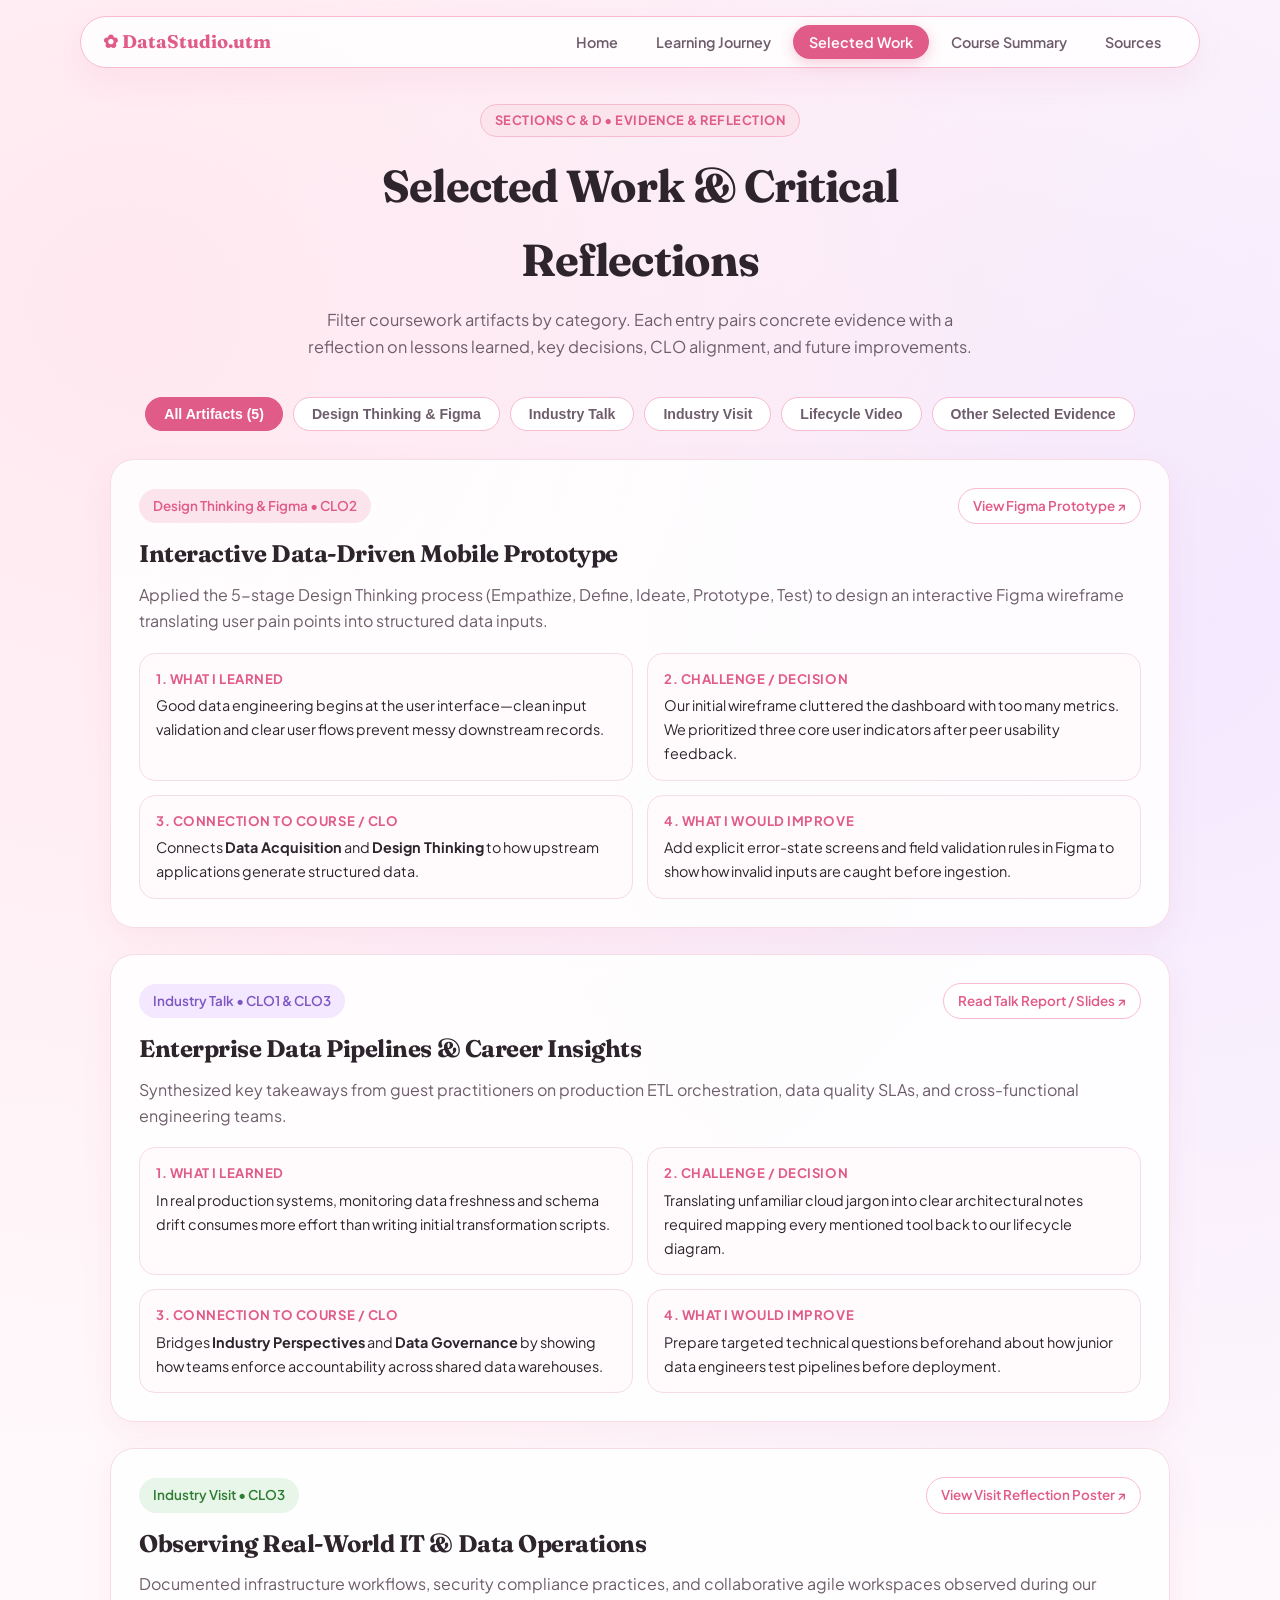
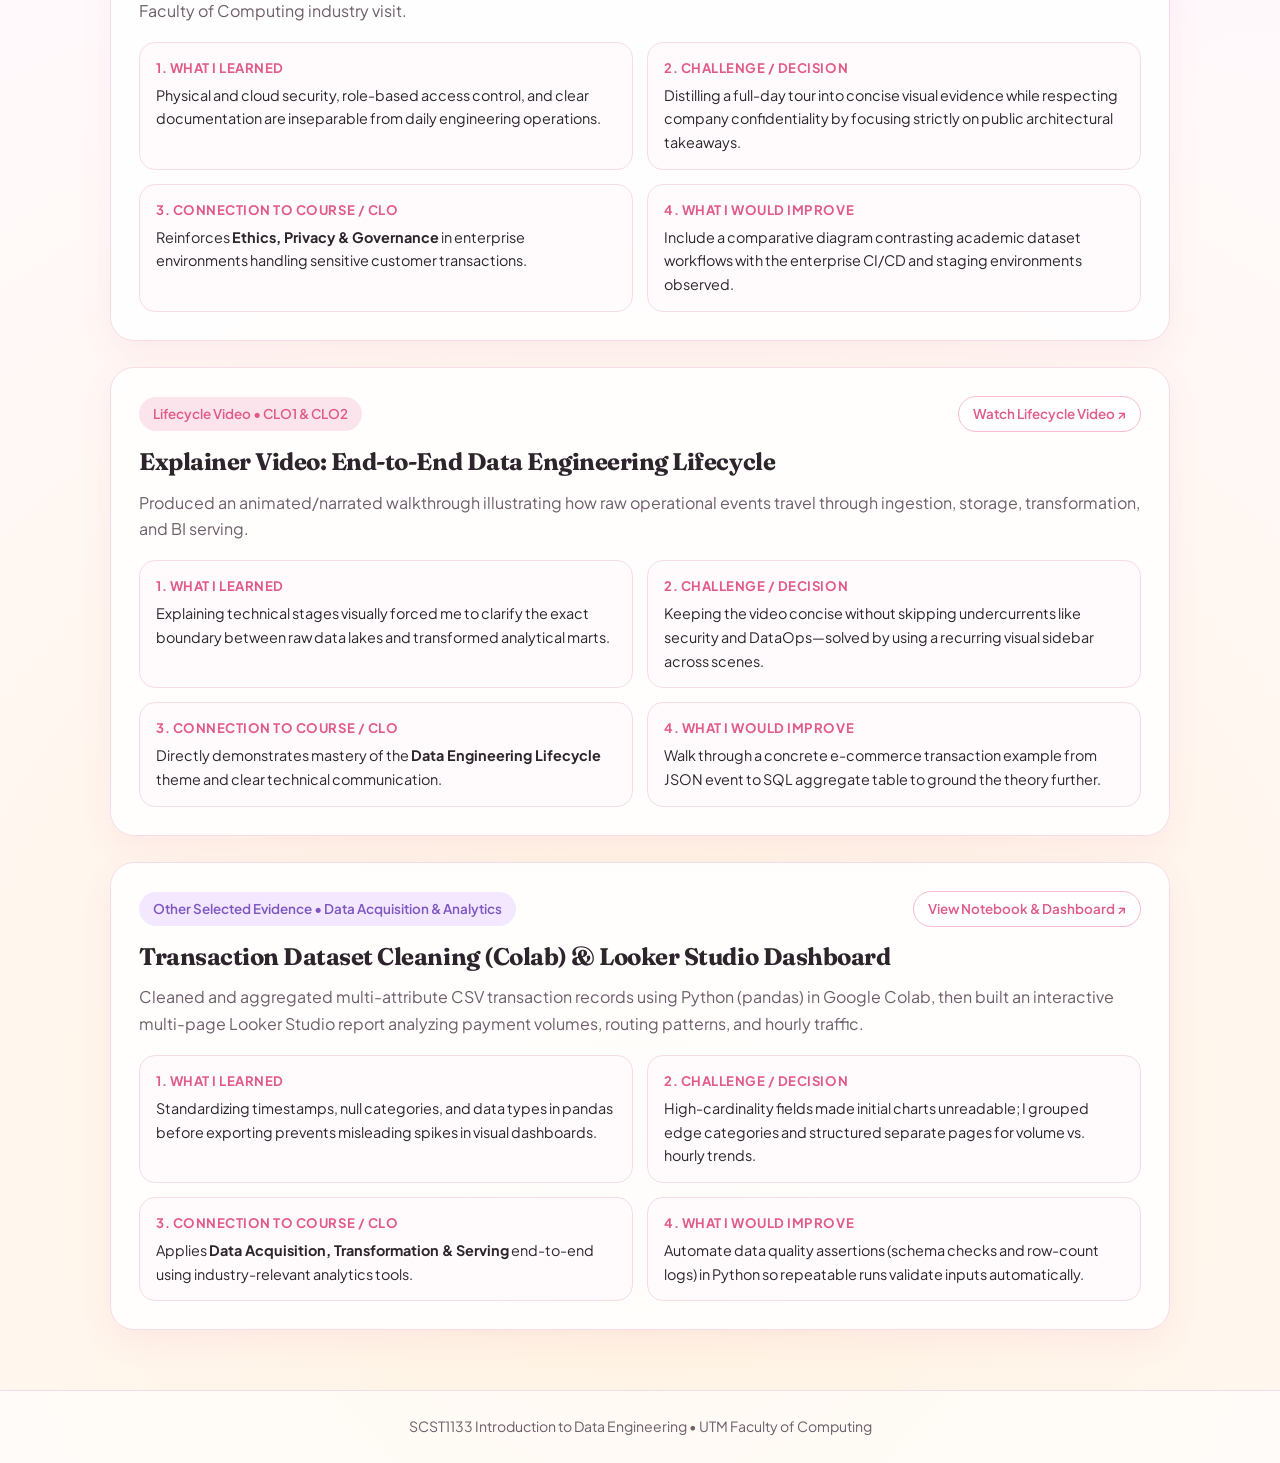
==== artifacts.html @ 1650d6d5 "Create artifacts.html" ====
<!DOCTYPE html>
<html lang="en">
<head>
  <meta charset="UTF-8" />
  <meta name="viewport" content="width=device-width, initial-scale=1.0" />
  <title>Selected Work &amp; Reflections | SCST1133 e-Portfolio</title>
  <link rel="stylesheet" href="style.css" />
</head>
<body>

  <nav class="navbar">
    <a href="index.html" class="brand">✿ DataStudio.utm</a>
    <ul class="nav-links">
      <li><a href="index.html">Home</a></li>
      <li><a href="journey.html">Learning Journey</a></li>
      <li><a href="artifacts.html" class="active">Selected Work</a></li>
      <li><a href="summary.html">Course Summary</a></li>
      <li><a href="sources.html">Sources</a></li>
    </ul>
  </nav>

  <main class="container">
    <header class="page-header">
      <span class="badge-pill">Sections C &amp; D • Evidence &amp; Reflection</span>
      <h1>Selected Work &amp; Critical Reflections</h1>
      <p>Filter coursework artifacts by category. Each entry pairs concrete evidence with a reflection on lessons learned, key decisions, CLO alignment, and future improvements.</p>
    </header>

    <!-- Category Filter Buttons -->
    <div class="filter-bar">
      <button class="filter-btn active" data-filter="all">All Artifacts (5)</button>
      <button class="filter-btn" data-filter="figma">Design Thinking &amp; Figma</button>
      <button class="filter-btn" data-filter="talk">Industry Talk</button>
      <button class="filter-btn" data-filter="visit">Industry Visit</button>
      <button class="filter-btn" data-filter="video">Lifecycle Video</button>
      <button class="filter-btn" data-filter="other">Other Selected Evidence</button>
    </div>

    <div style="display: flex; flex-direction: column; gap: 26px;">

      <!-- 1. Design Thinking and Figma -->
      <article class="card artifact-item" data-category="figma">
        <div style="display: flex; justify-content: space-between; align-items: center; flex-wrap: wrap; gap: 10px;">
          <span class="tag rose">Design Thinking &amp; Figma • CLO2</span>
          <a href="#" class="btn-outline" style="padding: 6px 14px; font-size: 0.84rem;">View Figma Prototype ↗</a>
        </div>
        <h2 style="margin: 10px 0 8px;">Interactive Data-Driven Mobile Prototype</h2>
        <p style="color: var(--text-muted);">Applied the 5-stage Design Thinking process (Empathize, Define, Ideate, Prototype, Test) to design an interactive Figma wireframe translating user pain points into structured data inputs.</p>
        <div class="reflection-grid">
          <div class="ref-box">
            <h4>1. What I Learned</h4>
            <p>Good data engineering begins at the user interface—clean input validation and clear user flows prevent messy downstream records.</p>
          </div>
          <div class="ref-box">
            <h4>2. Challenge / Decision</h4>
            <p>Our initial wireframe cluttered the dashboard with too many metrics. We prioritized three core user indicators after peer usability feedback.</p>
          </div>
          <div class="ref-box">
            <h4>3. Connection to Course / CLO</h4>
            <p>Connects <strong>Data Acquisition</strong> and <strong>Design Thinking</strong> to how upstream applications generate structured data.</p>
          </div>
          <div class="ref-box">
            <h4>4. What I Would Improve</h4>
            <p>Add explicit error-state screens and field validation rules in Figma to show how invalid inputs are caught before ingestion.</p>
          </div>
        </div>
      </article>

      <!-- 2. Industry Talk -->
      <article class="card artifact-item" data-category="talk">
        <div style="display: flex; justify-content: space-between; align-items: center; flex-wrap: wrap; gap: 10px;">
          <span class="tag">Industry Talk • CLO1 &amp; CLO3</span>
          <a href="#" class="btn-outline" style="padding: 6px 14px; font-size: 0.84rem;">Read Talk Report / Slides ↗</a>
        </div>
        <h2 style="margin: 10px 0 8px;">Enterprise Data Pipelines &amp; Career Insights</h2>
        <p style="color: var(--text-muted);">Synthesized key takeaways from guest practitioners on production ETL orchestration, data quality SLAs, and cross-functional engineering teams.</p>
        <div class="reflection-grid">
          <div class="ref-box">
            <h4>1. What I Learned</h4>
            <p>In real production systems, monitoring data freshness and schema drift consumes more effort than writing initial transformation scripts.</p>
          </div>
          <div class="ref-box">
            <h4>2. Challenge / Decision</h4>
            <p>Translating unfamiliar cloud jargon into clear architectural notes required mapping every mentioned tool back to our lifecycle diagram.</p>
          </div>
          <div class="ref-box">
            <h4>3. Connection to Course / CLO</h4>
            <p>Bridges <strong>Industry Perspectives</strong> and <strong>Data Governance</strong> by showing how teams enforce accountability across shared data warehouses.</p>
          </div>
          <div class="ref-box">
            <h4>4. What I Would Improve</h4>
            <p>Prepare targeted technical questions beforehand about how junior data engineers test pipelines before deployment.</p>
          </div>
        </div>
      </article>

      <!-- 3. Industry Visit -->
      <article class="card artifact-item" data-category="visit">
        <div style="display: flex; justify-content: space-between; align-items: center; flex-wrap: wrap; gap: 10px;">
          <span class="tag sage">Industry Visit • CLO3</span>
          <a href="#" class="btn-outline" style="padding: 6px 14px; font-size: 0.84rem;">View Visit Reflection Poster ↗</a>
        </div>
        <h2 style="margin: 10px 0 8px;">Observing Real-World IT &amp; Data Operations</h2>
        <p style="color: var(--text-muted);">Documented infrastructure workflows, security compliance practices, and collaborative agile workspaces observed during our Faculty of Computing industry visit.</p>
        <div class="reflection-grid">
          <div class="ref-box">
            <h4>1. What I Learned</h4>
            <p>Physical and cloud security, role-based access control, and clear documentation are inseparable from daily engineering operations.</p>
          </div>
          <div class="ref-box">
            <h4>2. Challenge / Decision</h4>
            <p>Distilling a full-day tour into concise visual evidence while respecting company confidentiality by focusing strictly on public architectural takeaways.</p>
          </div>
          <div class="ref-box">
            <h4>3. Connection to Course / CLO</h4>
            <p>Reinforces <strong>Ethics, Privacy &amp; Governance</strong> in enterprise environments handling sensitive customer transactions.</p>
          </div>
          <div class="ref-box">
            <h4>4. What I Would Improve</h4>
            <p>Include a comparative diagram contrasting academic dataset workflows with the enterprise CI/CD and staging environments observed.</p>
          </div>
        </div>
      </article>

      <!-- 4. Data Engineering Lifecycle Video -->
      <article class="card artifact-item" data-category="video">
        <div style="display: flex; justify-content: space-between; align-items: center; flex-wrap: wrap; gap: 10px;">
          <span class="tag rose">Lifecycle Video • CLO1 &amp; CLO2</span>
          <a href="#" class="btn-outline" style="padding: 6px 14px; font-size: 0.84rem;">Watch Lifecycle Video ↗</a>
        </div>
        <h2 style="margin: 10px 0 8px;">Explainer Video: End-to-End Data Engineering Lifecycle</h2>
        <p style="color: var(--text-muted);">Produced an animated/narrated walkthrough illustrating how raw operational events travel through ingestion, storage, transformation, and BI serving.</p>
        <div class="reflection-grid">
          <div class="ref-box">
            <h4>1. What I Learned</h4>
            <p>Explaining technical stages visually forced me to clarify the exact boundary between raw data lakes and transformed analytical marts.</p>
          </div>
          <div class="ref-box">
            <h4>2. Challenge / Decision</h4>
            <p>Keeping the video concise without skipping undercurrents like security and DataOps—solved by using a recurring visual sidebar across scenes.</p>
          </div>
          <div class="ref-box">
            <h4>3. Connection to Course / CLO</h4>
            <p>Directly demonstrates mastery of the <strong>Data Engineering Lifecycle</strong> theme and clear technical communication.</p>
          </div>
          <div class="ref-box">
            <h4>4. What I Would Improve</h4>
            <p>Walk through a concrete e-commerce transaction example from JSON event to SQL aggregate table to ground the theory further.</p>
          </div>
        </div>
      </article>

      <!-- 5. Other Selected Evidence -->
      <article class="card artifact-item" data-category="other">
        <div style="display: flex; justify-content: space-between; align-items: center; flex-wrap: wrap; gap: 10px;">
          <span class="tag">Other Selected Evidence • Data Acquisition &amp; Analytics</span>
          <a href="#" class="btn-outline" style="padding: 6px 14px; font-size: 0.84rem;">View Notebook &amp; Dashboard ↗</a>
        </div>
        <h2 style="margin: 10px 0 8px;">Transaction Dataset Cleaning (Colab) &amp; Looker Studio Dashboard</h2>
        <p style="color: var(--text-muted);">Cleaned and aggregated multi-attribute CSV transaction records using Python (pandas) in Google Colab, then built an interactive multi-page Looker Studio report analyzing payment volumes, routing patterns, and hourly traffic.</p>
        <div class="reflection-grid">
          <div class="ref-box">
            <h4>1. What I Learned</h4>
            <p>Standardizing timestamps, null categories, and data types in pandas before exporting prevents misleading spikes in visual dashboards.</p>
          </div>
          <div class="ref-box">
            <h4>2. Challenge / Decision</h4>
            <p>High-cardinality fields made initial charts unreadable; I grouped edge categories and structured separate pages for volume vs. hourly trends.</p>
          </div>
          <div class="ref-box">
            <h4>3. Connection to Course / CLO</h4>
            <p>Applies <strong>Data Acquisition, Transformation &amp; Serving</strong> end-to-end using industry-relevant analytics tools.</p>
          </div>
          <div class="ref-box">
            <h4>4. What I Would Improve</h4>
            <p>Automate data quality assertions (schema checks and row-count logs) in Python so repeatable runs validate inputs automatically.</p>
          </div>
        </div>
      </article>

    </div>
  </main>

  <footer>
    SCST1133 Introduction to Data Engineering • UTM Faculty of Computing
  </footer>

  <script src="script.js"></script>
</body>
</html>
---- style.css ----
@import url('https://fonts.googleapis.com/css2?family=Fraunces:ital,opsz,wght@0,9..144,600;0,9..144,700;1,9..144,500&family=Plus+Jakarta+Sans:wght@400;500;600;700&display=swap');

:root {
  --bg-cream: #FFF9FB;
  --bg-blush: #FFF0F5;
  --card-white: rgba(255, 255, 255, 0.88);
  --rose-primary: #E15B88;
  --rose-soft: #FCE4EC;
  --rose-border: #F8BBD0;
  --lavender-soft: #F3E8FF;
  --lavender-text: #7E57C2;
  --sage-soft: #E8F5E9;
  --sage-text: #2E7D32;
  --peach-soft: #FFF3E0;
  --text-dark: #2D242C;
  --text-muted: #6E5D6B;
  --shadow-soft: 0 12px 32px rgba(225, 91, 136, 0.08);
  --radius-lg: 24px;
  --radius-md: 16px;
}

* {
  box-sizing: border-box;
  margin: 0;
  padding: 0;
}

body {
  font-family: 'Plus Jakarta Sans', sans-serif;
  background: radial-gradient(circle at 10% 10%, #FFE8F0 0%, transparent 40%),
              radial-gradient(circle at 90% 20%, #F3E8FF 0%, transparent 40%),
              radial-gradient(circle at 50% 90%, #FFF3E0 0%, transparent 45%),
              var(--bg-cream);
  color: var(--text-dark);
  line-height: 1.65;
  min-height: 100vh;
  display: flex;
  flex-direction: column;
}

h1, h2, h3, .serif {
  font-family: 'Fraunces', serif;
  letter-spacing: -0.02em;
}

/* --- Top Navigation Bar --- */
.navbar {
  position: sticky;
  top: 16px;
  z-index: 100;
  max-width: 1120px;
  width: calc(100% - 32px);
  margin: 16px auto 0;
  background: rgba(255, 255, 255, 0.85);
  backdrop-filter: blur(14px);
  border: 1.5px solid var(--rose-border);
  border-radius: 999px;
  padding: 10px 22px;
  display: flex;
  align-items: center;
  justify-content: space-between;
  box-shadow: var(--shadow-soft);
}

.brand {
  font-family: 'Fraunces', serif;
  font-weight: 700;
  font-size: 1.15rem;
  color: var(--rose-primary);
  text-decoration: none;
  display: flex;
  align-items: center;
  gap: 8px;
}

.nav-links {
  display: flex;
  gap: 6px;
  list-style: none;
  flex-wrap: wrap;
}

.nav-links a {
  text-decoration: none;
  color: var(--text-muted);
  font-weight: 600;
  font-size: 0.9rem;
  padding: 8px 16px;
  border-radius: 999px;
  transition: all 0.25s ease;
}

.nav-links a:hover {
  background: var(--rose-soft);
  color: var(--rose-primary);
}

.nav-links a.active {
  background: var(--rose-primary);
  color: #FFFFFF;
  box-shadow: 0 4px 14px rgba(225, 91, 136, 0.3);
}

/* --- Main Container --- */
.container {
  max-width: 1100px;
  width: 100%;
  margin: 36px auto 60px;
  padding: 0 20px;
  flex: 1;
}

.page-header {
  text-align: center;
  max-width: 680px;
  margin: 0 auto 36px;
}

.badge-pill {
  display: inline-block;
  background: var(--rose-soft);
  color: var(--rose-primary);
  border: 1px solid var(--rose-border);
  padding: 5px 14px;
  border-radius: 999px;
  font-size: 0.8rem;
  font-weight: 700;
  letter-spacing: 0.04em;
  text-transform: uppercase;
  margin-bottom: 12px;
}

.page-header h1 {
  font-size: clamp(2rem, 4vw, 2.8rem);
  color: var(--text-dark);
  margin-bottom: 10px;
}

.page-header p {
  color: var(--text-muted);
  font-size: 1.02rem;
}

/* --- Cards & Bento Grid --- */
.bento-grid {
  display: grid;
  grid-template-columns: repeat(12, 1fr);
  gap: 22px;
}

.card {
  background: var(--card-white);
  border: 1.5px solid #F7DCE6;
  border-radius: var(--radius-lg);
  padding: 28px;
  box-shadow: var(--shadow-soft);
  transition: transform 0.25s ease, box-shadow 0.25s ease;
}

.card:hover {
  transform: translateY(-3px);
  box-shadow: 0 16px 36px rgba(225, 91, 136, 0.13);
}

.span-8 { grid-column: span 8; }
.span-6 { grid-column: span 6; }
.span-4 { grid-column: span 4; }
.span-12 { grid-column: span 12; }

/* --- Official UTM Logo Box (Preserves Proportions & Colors) --- */
.utm-logo-box {
  background: #FFFFFF;
  border: 1.5px solid #EFE4EA;
  border-radius: var(--radius-md);
  padding: 16px;
  display: flex;
  flex-direction: column;
  align-items: center;
  justify-content: center;
  text-align: center;
}

.utm-logo-box img {
  max-width: 220px;
  width: 100%;
  height: auto; /* Locks aspect ratio */
  object-fit: contain;
  filter: none; /* Preserves official colors */
}

/* --- Buttons & Tags --- */
.btn-primary {
  display: inline-flex;
  align-items: center;
  gap: 8px;
  background: var(--rose-primary);
  color: #fff;
  text-decoration: none;
  padding: 11px 22px;
  border-radius: 999px;
  font-weight: 600;
  font-size: 0.92rem;
  border: none;
  cursor: pointer;
  transition: 0.2s ease;
}

.btn-primary:hover {
  background: #C94672;
  transform: translateY(-1px);
}

.btn-outline {
  display: inline-flex;
  align-items: center;
  gap: 8px;
  background: #FFFFFF;
  color: var(--rose-primary);
  border: 1.5px solid var(--rose-border);
  text-decoration: none;
  padding: 10px 20px;
  border-radius: 999px;
  font-weight: 600;
  font-size: 0.92rem;
  cursor: pointer;
  transition: 0.2s ease;
}

.btn-outline:hover {
  background: var(--rose-soft);
}

.skill-tags {
  display: flex;
  flex-wrap: wrap;
  gap: 8px;
  margin-top: 14px;
}

.tag {
  background: var(--lavender-soft);
  color: var(--lavender-text);
  padding: 6px 14px;
  border-radius: 999px;
  font-size: 0.84rem;
  font-weight: 600;
}

.tag.rose { background: var(--rose-soft); color: var(--rose-primary); }
.tag.sage { background: var(--sage-soft); color: var(--sage-text); }

/* --- Filter Tabs (Artifacts Page) --- */
.filter-bar {
  display: flex;
  flex-wrap: wrap;
  justify-content: center;
  gap: 10px;
  margin-bottom: 28px;
}

.filter-btn {
  background: #FFFFFF;
  border: 1.5px solid var(--rose-border);
  color: var(--text-muted);
  padding: 8px 18px;
  border-radius: 999px;
  font-weight: 600;
  font-size: 0.88rem;
  cursor: pointer;
  transition: 0.2s ease;
}

.filter-btn.active, .filter-btn:hover {
  background: var(--rose-primary);
  color: #FFFFFF;
  border-color: var(--rose-primary);
}

/* --- 4-Part Reflection Grid --- */
.reflection-grid {
  display: grid;
  grid-template-columns: repeat(2, 1fr);
  gap: 14px;
  margin-top: 18px;
}

.ref-box {
  background: #FFFBFD;
  border: 1px solid #F6DCE7;
  border-radius: var(--radius-md);
  padding: 14px 16px;
}

.ref-box h4 {
  font-size: 0.82rem;
  text-transform: uppercase;
  letter-spacing: 0.04em;
  color: var(--rose-primary);
  margin-bottom: 5px;
}

.ref-box p {
  font-size: 0.9rem;
  color: var(--text-dark);
}

/* --- Footer --- */
footer {
  text-align: center;
  padding: 24px;
  color: var(--text-muted);
  font-size: 0.88rem;
  border-top: 1px solid #F5DCE6;
  background: rgba(255, 255, 255, 0.6);
}

@media (max-width: 820px) {
  .span-8, .span-6, .span-4 { grid-column: span 12; }
  .reflection-grid { grid-template-columns: 1fr; }
  .navbar { border-radius: 24px; flex-direction: column; gap: 10px; }
}
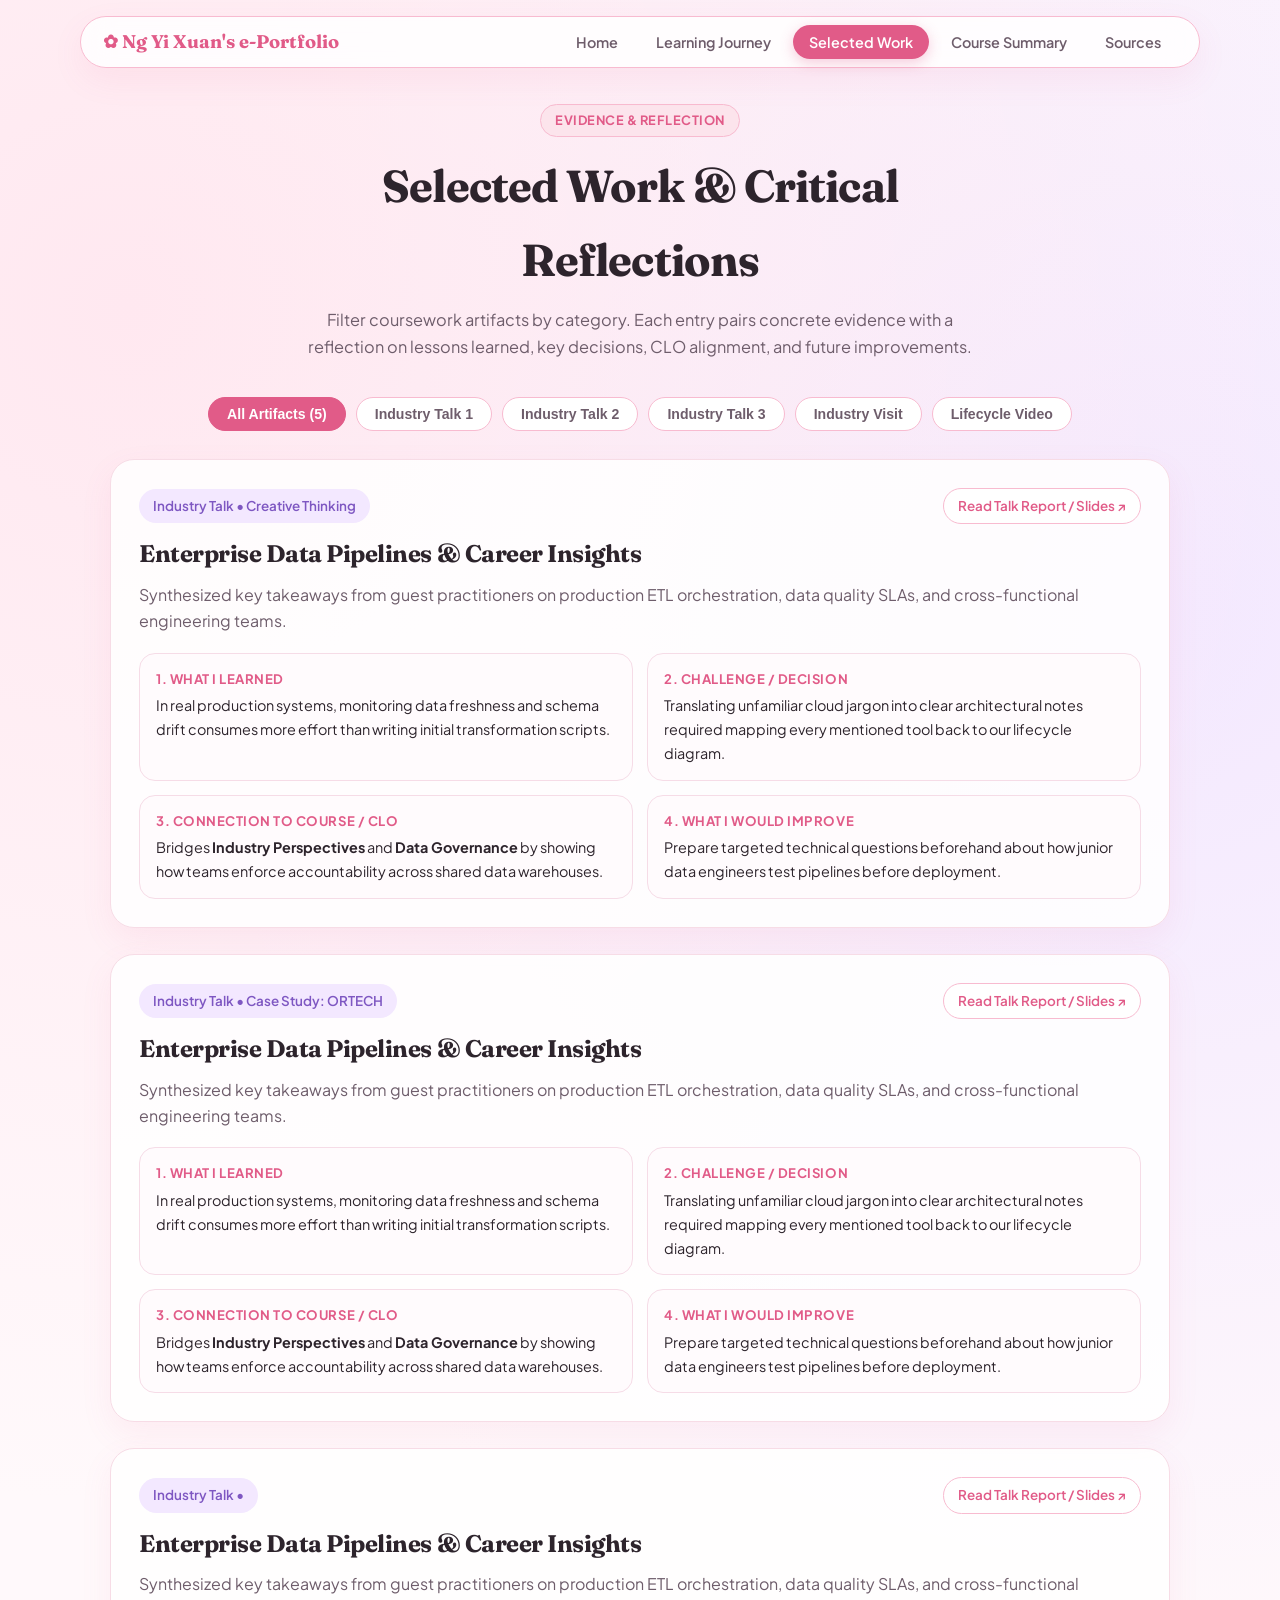
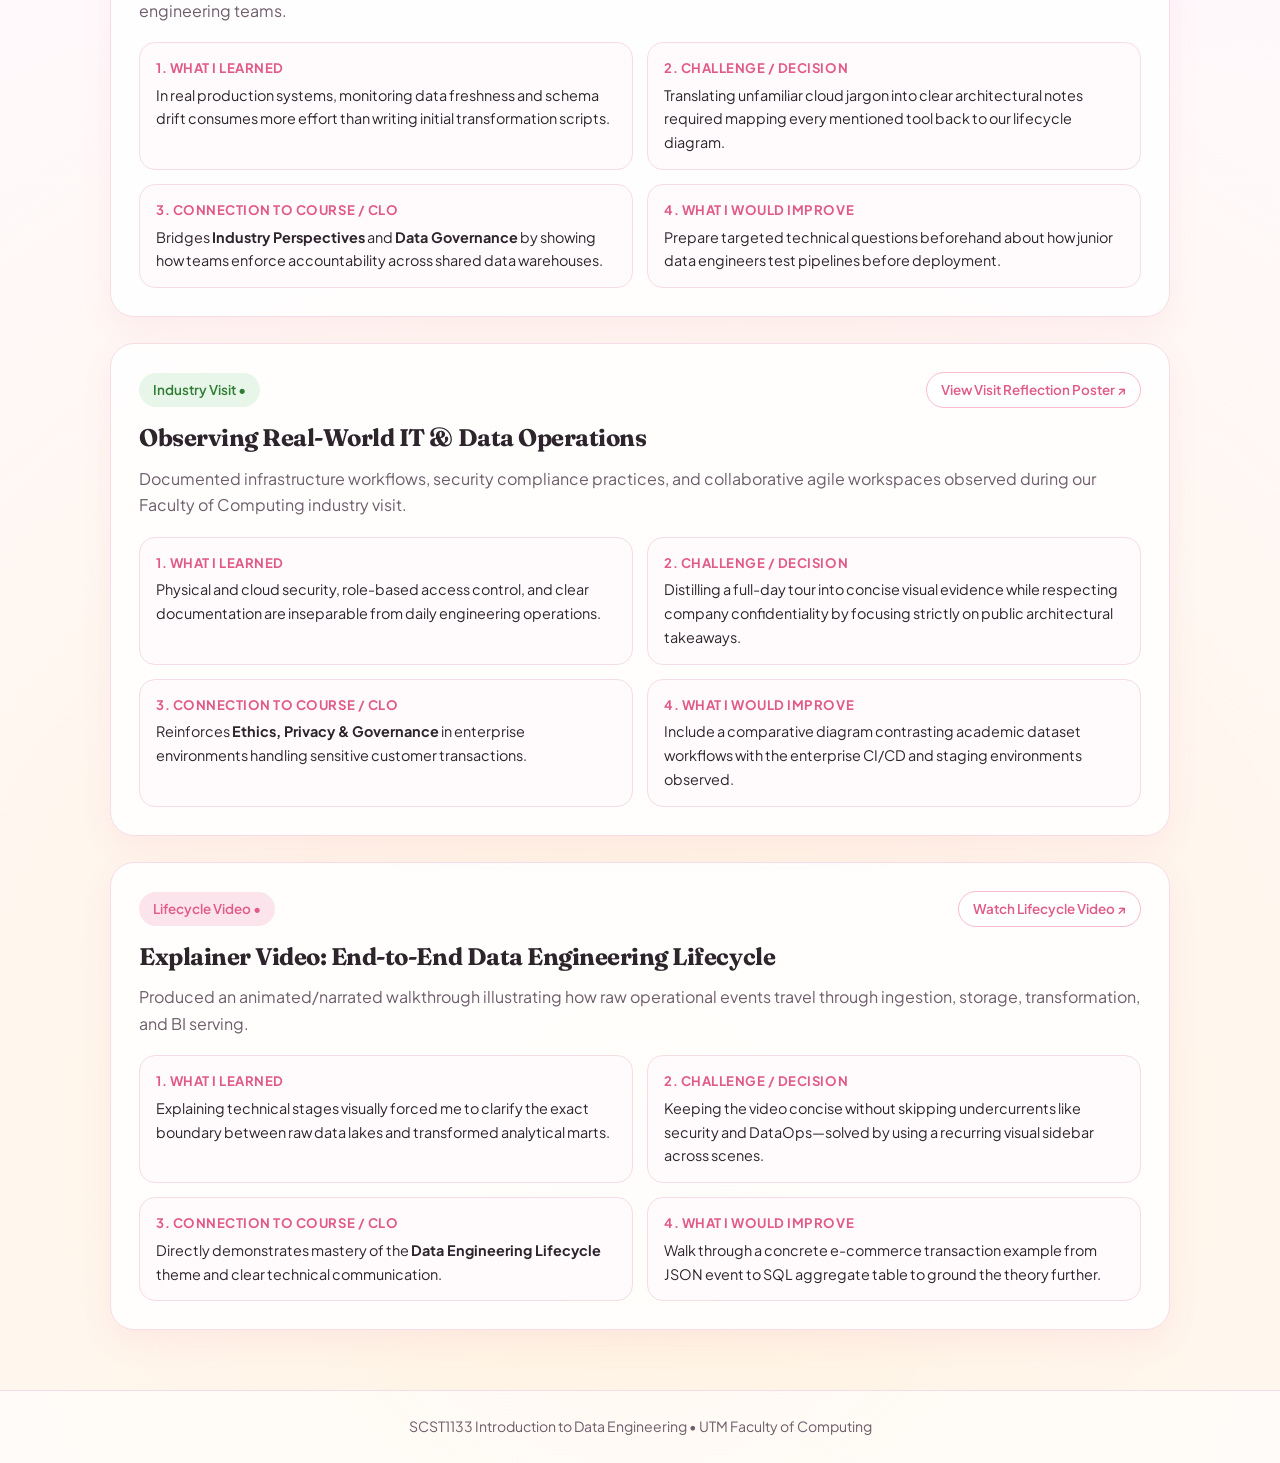
==== commit a7787fb8: "Update artifacts.html" ====
--- a/artifacts.html
+++ b/artifacts.html
@@ -3,13 +3,13 @@
 <head>
   <meta charset="UTF-8" />
   <meta name="viewport" content="width=device-width, initial-scale=1.0" />
-  <title>Selected Work &amp; Reflections | SCST1133 e-Portfolio</title>
+  <title>Selected Work &amp; Reflections | SCST1133 Data Engineering e-Portfolio</title>
   <link rel="stylesheet" href="style.css" />
 </head>
 <body>
 
   <nav class="navbar">
-    <a href="index.html" class="brand">✿ DataStudio.utm</a>
+    <a href="index.html" class="brand">✿ Ng Yi Xuan's e-Portfolio</a>
     <ul class="nav-links">
       <li><a href="index.html">Home</a></li>
       <li><a href="journey.html">Learning Journey</a></li>
@@ -21,7 +21,7 @@
 
   <main class="container">
     <header class="page-header">
-      <span class="badge-pill">Sections C &amp; D • Evidence &amp; Reflection</span>
+      <span class="badge-pill"> Evidence &amp; Reflection</span>
       <h1>Selected Work &amp; Critical Reflections</h1>
       <p>Filter coursework artifacts by category. Each entry pairs concrete evidence with a reflection on lessons learned, key decisions, CLO alignment, and future improvements.</p>
     </header>
@@ -29,64 +29,92 @@
     <!-- Category Filter Buttons -->
     <div class="filter-bar">
       <button class="filter-btn active" data-filter="all">All Artifacts (5)</button>
-      <button class="filter-btn" data-filter="figma">Design Thinking &amp; Figma</button>
-      <button class="filter-btn" data-filter="talk">Industry Talk</button>
+      <button class="filter-btn" data-filter="talk">Industry Talk 1</button>
+      <button class="filter-btn" data-filter="talk">Industry Talk 2</button>
+      <button class="filter-btn" data-filter="talk">Industry Talk 3</button>
       <button class="filter-btn" data-filter="visit">Industry Visit</button>
       <button class="filter-btn" data-filter="video">Lifecycle Video</button>
-      <button class="filter-btn" data-filter="other">Other Selected Evidence</button>
     </div>
 
     <div style="display: flex; flex-direction: column; gap: 26px;">
 
-      <!-- 1. Design Thinking and Figma -->
-      <article class="card artifact-item" data-category="figma">
-        <div style="display: flex; justify-content: space-between; align-items: center; flex-wrap: wrap; gap: 10px;">
-          <span class="tag rose">Design Thinking &amp; Figma • CLO2</span>
-          <a href="#" class="btn-outline" style="padding: 6px 14px; font-size: 0.84rem;">View Figma Prototype ↗</a>
-        </div>
-        <h2 style="margin: 10px 0 8px;">Interactive Data-Driven Mobile Prototype</h2>
-        <p style="color: var(--text-muted);">Applied the 5-stage Design Thinking process (Empathize, Define, Ideate, Prototype, Test) to design an interactive Figma wireframe translating user pain points into structured data inputs.</p>
-        <div class="reflection-grid">
-          <div class="ref-box">
-            <h4>1. What I Learned</h4>
-            <p>Good data engineering begins at the user interface—clean input validation and clear user flows prevent messy downstream records.</p>
+        <!-- 1. Industry Talk 1-->
+        <article class="card artifact-item" data-category="talk">
+          <div style="display: flex; justify-content: space-between; align-items: center; flex-wrap: wrap; gap: 10px;">
+            <span class="tag">Industry Talk • Creative Thinking</span>
+            <a href="#" class="btn-outline" style="padding: 6px 14px; font-size: 0.84rem;">Read Talk Report / Slides ↗</a>
           </div>
-          <div class="ref-box">
-            <h4>2. Challenge / Decision</h4>
-            <p>Our initial wireframe cluttered the dashboard with too many metrics. We prioritized three core user indicators after peer usability feedback.</p>
-          </div>
-          <div class="ref-box">
-            <h4>3. Connection to Course / CLO</h4>
-            <p>Connects <strong>Data Acquisition</strong> and <strong>Design Thinking</strong> to how upstream applications generate structured data.</p>
-          </div>
+          <h2 style="margin: 10px 0 8px;">Enterprise Data Pipelines &amp; Career Insights</h2>
+          <p style="color: var(--text-muted);">Synthesized key takeaways from guest practitioners on production ETL orchestration, data quality SLAs, and cross-functional engineering teams.</p>
+          <div class="reflection-grid">
+            <div class="ref-box">
+              <h4>1. What I Learned</h4>
+              <p>In real production systems, monitoring data freshness and schema drift consumes more effort than writing initial transformation scripts.</p>
+            </div>
+            <div class="ref-box">
+              <h4>2. Challenge / Decision</h4>
+              <p>Translating unfamiliar cloud jargon into clear architectural notes required mapping every mentioned tool back to our lifecycle diagram.</p>
+            </div>
+            <div class="ref-box">
+              <h4>3. Connection to Course / CLO</h4>
+              <p>Bridges <strong>Industry Perspectives</strong> and <strong>Data Governance</strong> by showing how teams enforce accountability across shared data warehouses.</p>
+            </div>    
           <div class="ref-box">
             <h4>4. What I Would Improve</h4>
-            <p>Add explicit error-state screens and field validation rules in Figma to show how invalid inputs are caught before ingestion.</p>
+            <p>Prepare targeted technical questions beforehand about how junior data engineers test pipelines before deployment.</p>
           </div>
         </div>
       </article>
 
-      <!-- 2. Industry Talk -->
-      <article class="card artifact-item" data-category="talk">
-        <div style="display: flex; justify-content: space-between; align-items: center; flex-wrap: wrap; gap: 10px;">
-          <span class="tag">Industry Talk • CLO1 &amp; CLO3</span>
-          <a href="#" class="btn-outline" style="padding: 6px 14px; font-size: 0.84rem;">Read Talk Report / Slides ↗</a>
+      <!-- 1. Industry Talk 2-->
+        <article class="card artifact-item" data-category="talk">
+          <div style="display: flex; justify-content: space-between; align-items: center; flex-wrap: wrap; gap: 10px;">
+            <span class="tag">Industry Talk • Case Study: ORTECH</span>
+            <a href="#" class="btn-outline" style="padding: 6px 14px; font-size: 0.84rem;">Read Talk Report / Slides ↗</a>
+          </div>
+          <h2 style="margin: 10px 0 8px;">Enterprise Data Pipelines &amp; Career Insights</h2>
+          <p style="color: var(--text-muted);">Synthesized key takeaways from guest practitioners on production ETL orchestration, data quality SLAs, and cross-functional engineering teams.</p>
+          <div class="reflection-grid">
+            <div class="ref-box">
+              <h4>1. What I Learned</h4>
+              <p>In real production systems, monitoring data freshness and schema drift consumes more effort than writing initial transformation scripts.</p>
+            </div>
+            <div class="ref-box">
+              <h4>2. Challenge / Decision</h4>
+              <p>Translating unfamiliar cloud jargon into clear architectural notes required mapping every mentioned tool back to our lifecycle diagram.</p>
+            </div>
+            <div class="ref-box">
+              <h4>3. Connection to Course / CLO</h4>
+              <p>Bridges <strong>Industry Perspectives</strong> and <strong>Data Governance</strong> by showing how teams enforce accountability across shared data warehouses.</p>
+            </div>    
+          <div class="ref-box">
+            <h4>4. What I Would Improve</h4>
+            <p>Prepare targeted technical questions beforehand about how junior data engineers test pipelines before deployment.</p>
+          </div>
         </div>
-        <h2 style="margin: 10px 0 8px;">Enterprise Data Pipelines &amp; Career Insights</h2>
-        <p style="color: var(--text-muted);">Synthesized key takeaways from guest practitioners on production ETL orchestration, data quality SLAs, and cross-functional engineering teams.</p>
-        <div class="reflection-grid">
-          <div class="ref-box">
-            <h4>1. What I Learned</h4>
-            <p>In real production systems, monitoring data freshness and schema drift consumes more effort than writing initial transformation scripts.</p>
+      </article>
+
+      <!-- 1. Industry Talk 3-->
+        <article class="card artifact-item" data-category="talk">
+          <div style="display: flex; justify-content: space-between; align-items: center; flex-wrap: wrap; gap: 10px;">
+            <span class="tag">Industry Talk • </span>
+            <a href="#" class="btn-outline" style="padding: 6px 14px; font-size: 0.84rem;">Read Talk Report / Slides ↗</a>
           </div>
-          <div class="ref-box">
-            <h4>2. Challenge / Decision</h4>
-            <p>Translating unfamiliar cloud jargon into clear architectural notes required mapping every mentioned tool back to our lifecycle diagram.</p>
-          </div>
-          <div class="ref-box">
-            <h4>3. Connection to Course / CLO</h4>
-            <p>Bridges <strong>Industry Perspectives</strong> and <strong>Data Governance</strong> by showing how teams enforce accountability across shared data warehouses.</p>
-          </div>
+          <h2 style="margin: 10px 0 8px;">Enterprise Data Pipelines &amp; Career Insights</h2>
+          <p style="color: var(--text-muted);">Synthesized key takeaways from guest practitioners on production ETL orchestration, data quality SLAs, and cross-functional engineering teams.</p>
+          <div class="reflection-grid">
+            <div class="ref-box">
+              <h4>1. What I Learned</h4>
+              <p>In real production systems, monitoring data freshness and schema drift consumes more effort than writing initial transformation scripts.</p>
+            </div>
+            <div class="ref-box">
+              <h4>2. Challenge / Decision</h4>
+              <p>Translating unfamiliar cloud jargon into clear architectural notes required mapping every mentioned tool back to our lifecycle diagram.</p>
+            </div>
+            <div class="ref-box">
+              <h4>3. Connection to Course / CLO</h4>
+              <p>Bridges <strong>Industry Perspectives</strong> and <strong>Data Governance</strong> by showing how teams enforce accountability across shared data warehouses.</p>
+            </div>    
           <div class="ref-box">
             <h4>4. What I Would Improve</h4>
             <p>Prepare targeted technical questions beforehand about how junior data engineers test pipelines before deployment.</p>
@@ -97,7 +125,7 @@
       <!-- 3. Industry Visit -->
       <article class="card artifact-item" data-category="visit">
         <div style="display: flex; justify-content: space-between; align-items: center; flex-wrap: wrap; gap: 10px;">
-          <span class="tag sage">Industry Visit • CLO3</span>
+          <span class="tag sage">Industry Visit •</span>
           <a href="#" class="btn-outline" style="padding: 6px 14px; font-size: 0.84rem;">View Visit Reflection Poster ↗</a>
         </div>
         <h2 style="margin: 10px 0 8px;">Observing Real-World IT &amp; Data Operations</h2>
@@ -125,7 +153,7 @@
       <!-- 4. Data Engineering Lifecycle Video -->
       <article class="card artifact-item" data-category="video">
         <div style="display: flex; justify-content: space-between; align-items: center; flex-wrap: wrap; gap: 10px;">
-          <span class="tag rose">Lifecycle Video • CLO1 &amp; CLO2</span>
+          <span class="tag rose">Lifecycle Video • </span>
           <a href="#" class="btn-outline" style="padding: 6px 14px; font-size: 0.84rem;">Watch Lifecycle Video ↗</a>
         </div>
         <h2 style="margin: 10px 0 8px;">Explainer Video: End-to-End Data Engineering Lifecycle</h2>
@@ -150,34 +178,6 @@
         </div>
       </article>
 
-      <!-- 5. Other Selected Evidence -->
-      <article class="card artifact-item" data-category="other">
-        <div style="display: flex; justify-content: space-between; align-items: center; flex-wrap: wrap; gap: 10px;">
-          <span class="tag">Other Selected Evidence • Data Acquisition &amp; Analytics</span>
-          <a href="#" class="btn-outline" style="padding: 6px 14px; font-size: 0.84rem;">View Notebook &amp; Dashboard ↗</a>
-        </div>
-        <h2 style="margin: 10px 0 8px;">Transaction Dataset Cleaning (Colab) &amp; Looker Studio Dashboard</h2>
-        <p style="color: var(--text-muted);">Cleaned and aggregated multi-attribute CSV transaction records using Python (pandas) in Google Colab, then built an interactive multi-page Looker Studio report analyzing payment volumes, routing patterns, and hourly traffic.</p>
-        <div class="reflection-grid">
-          <div class="ref-box">
-            <h4>1. What I Learned</h4>
-            <p>Standardizing timestamps, null categories, and data types in pandas before exporting prevents misleading spikes in visual dashboards.</p>
-          </div>
-          <div class="ref-box">
-            <h4>2. Challenge / Decision</h4>
-            <p>High-cardinality fields made initial charts unreadable; I grouped edge categories and structured separate pages for volume vs. hourly trends.</p>
-          </div>
-          <div class="ref-box">
-            <h4>3. Connection to Course / CLO</h4>
-            <p>Applies <strong>Data Acquisition, Transformation &amp; Serving</strong> end-to-end using industry-relevant analytics tools.</p>
-          </div>
-          <div class="ref-box">
-            <h4>4. What I Would Improve</h4>
-            <p>Automate data quality assertions (schema checks and row-count logs) in Python so repeatable runs validate inputs automatically.</p>
-          </div>
-        </div>
-      </article>
-
     </div>
   </main>
 
--- a/style.css
+++ b/style.css
@@ -319,3 +319,70 @@
   .reflection-grid { grid-template-columns: 1fr; }
   .navbar { border-radius: 24px; flex-direction: column; gap: 10px; }
 }
+
+/* --- Profile Photo & Intro Layout --- */
+.intro-flex {
+  display: flex;
+  align-items: center;
+  gap: 24px;
+  flex-wrap: wrap;
+}
+
+.profile-photo-wrap {
+  width: 132px;
+  height: 132px;
+  border-radius: 50%;
+  padding: 5px;
+  background: linear-gradient(135deg, #F8BBD0, #E1BEE7);
+  box-shadow: 0 8px 20px rgba(225, 91, 136, 0.18);
+  flex-shrink: 0;
+}
+
+.profile-photo-wrap img {
+  width: 100%;
+  height: 100%;
+  object-fit: cover;
+  object-position: top center;
+  border-radius: 50%;
+  background: #FFFFFF;
+  display: block;
+}
+
+/* --- Text-Only Affiliation Box --- */
+.affiliation-box {
+  background: linear-gradient(135deg, #FFF5F8, #F8F1FF);
+  border: 1.5px solid #F3D1DF;
+  border-radius: var(--radius-md);
+  padding: 20px;
+  margin-top: 12px;
+}
+
+/* --- Contact List --- */
+.contact-list {
+  list-style: none;
+  display: flex;
+  flex-direction: column;
+  gap: 12px;
+  margin-top: 14px;
+}
+
+.contact-item {
+  display: flex;
+  align-items: center;
+  gap: 12px;
+  background: #FFFBFD;
+  border: 1px solid #F6DCE7;
+  padding: 12px 16px;
+  border-radius: var(--radius-md);
+  font-size: 0.94rem;
+}
+
+.contact-item a {
+  color: var(--rose-primary);
+  font-weight: 600;
+  text-decoration: none;
+}
+
+.contact-item a:hover {
+  text-decoration: underline;
+}
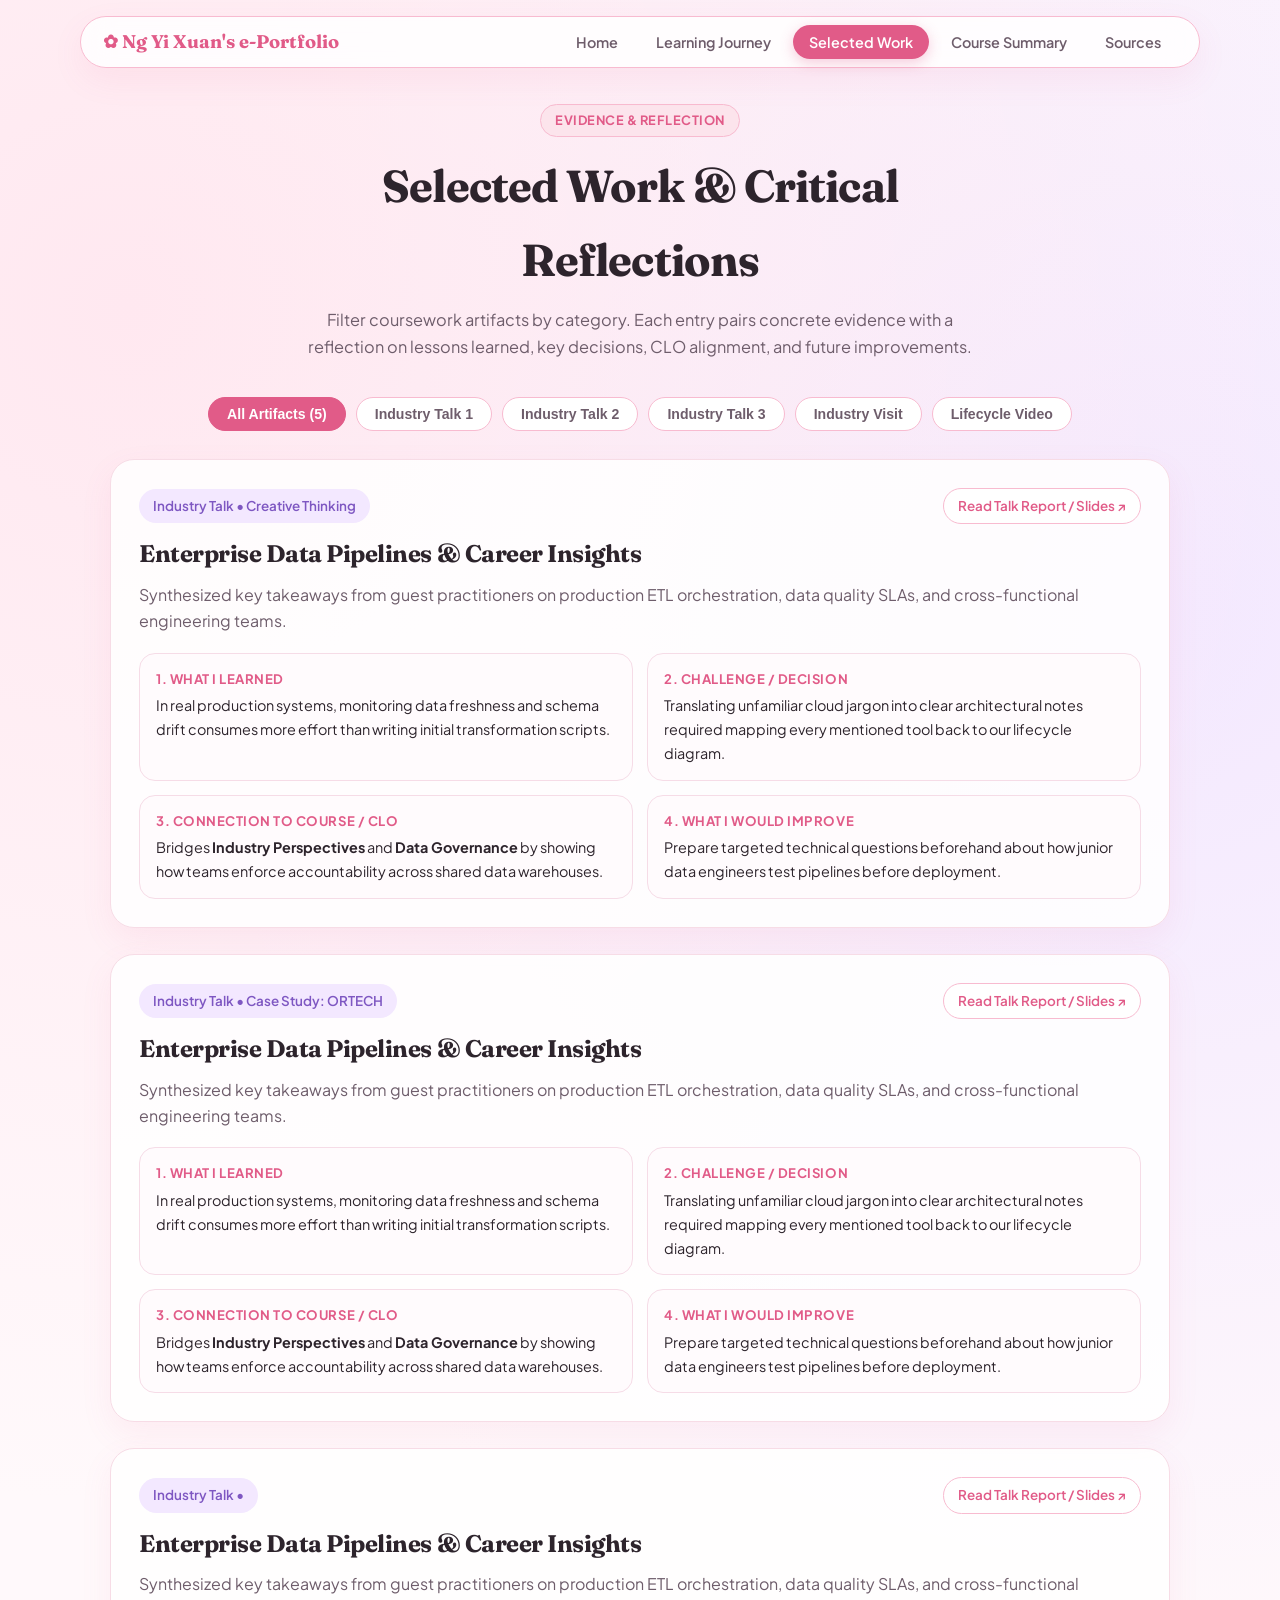
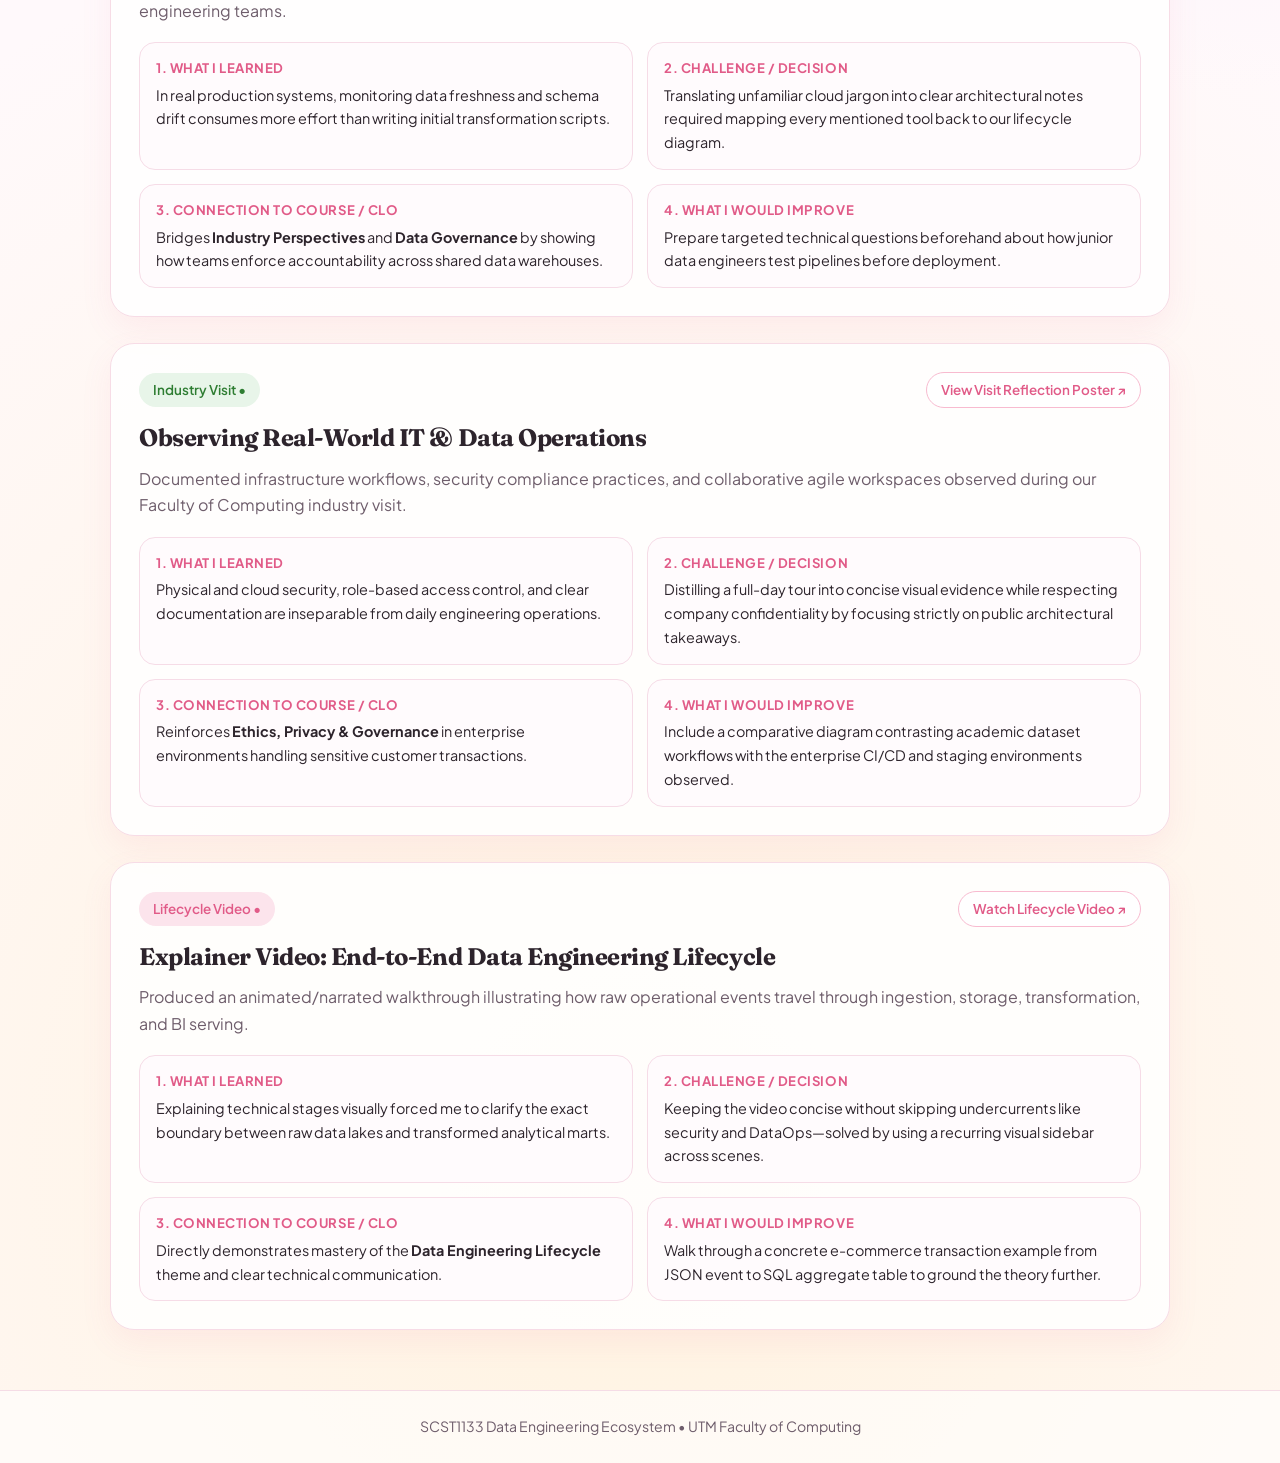
==== commit 524c0ae2: "Update artifacts.html" ====
--- a/artifacts.html
+++ b/artifacts.html
@@ -3,7 +3,7 @@
 <head>
   <meta charset="UTF-8" />
   <meta name="viewport" content="width=device-width, initial-scale=1.0" />
-  <title>Selected Work &amp; Reflections | SCST1133 Data Engineering e-Portfolio</title>
+  <title>Selected Work &amp; Reflections | Ng Yi Xuan's e-Portfolio</title>
   <link rel="stylesheet" href="style.css" />
 </head>
 <body>
@@ -182,7 +182,7 @@
   </main>
 
   <footer>
-    SCST1133 Introduction to Data Engineering • UTM Faculty of Computing
+    SCST1133 Data Engineering Ecosystem • UTM Faculty of Computing
   </footer>
 
   <script src="script.js"></script>
